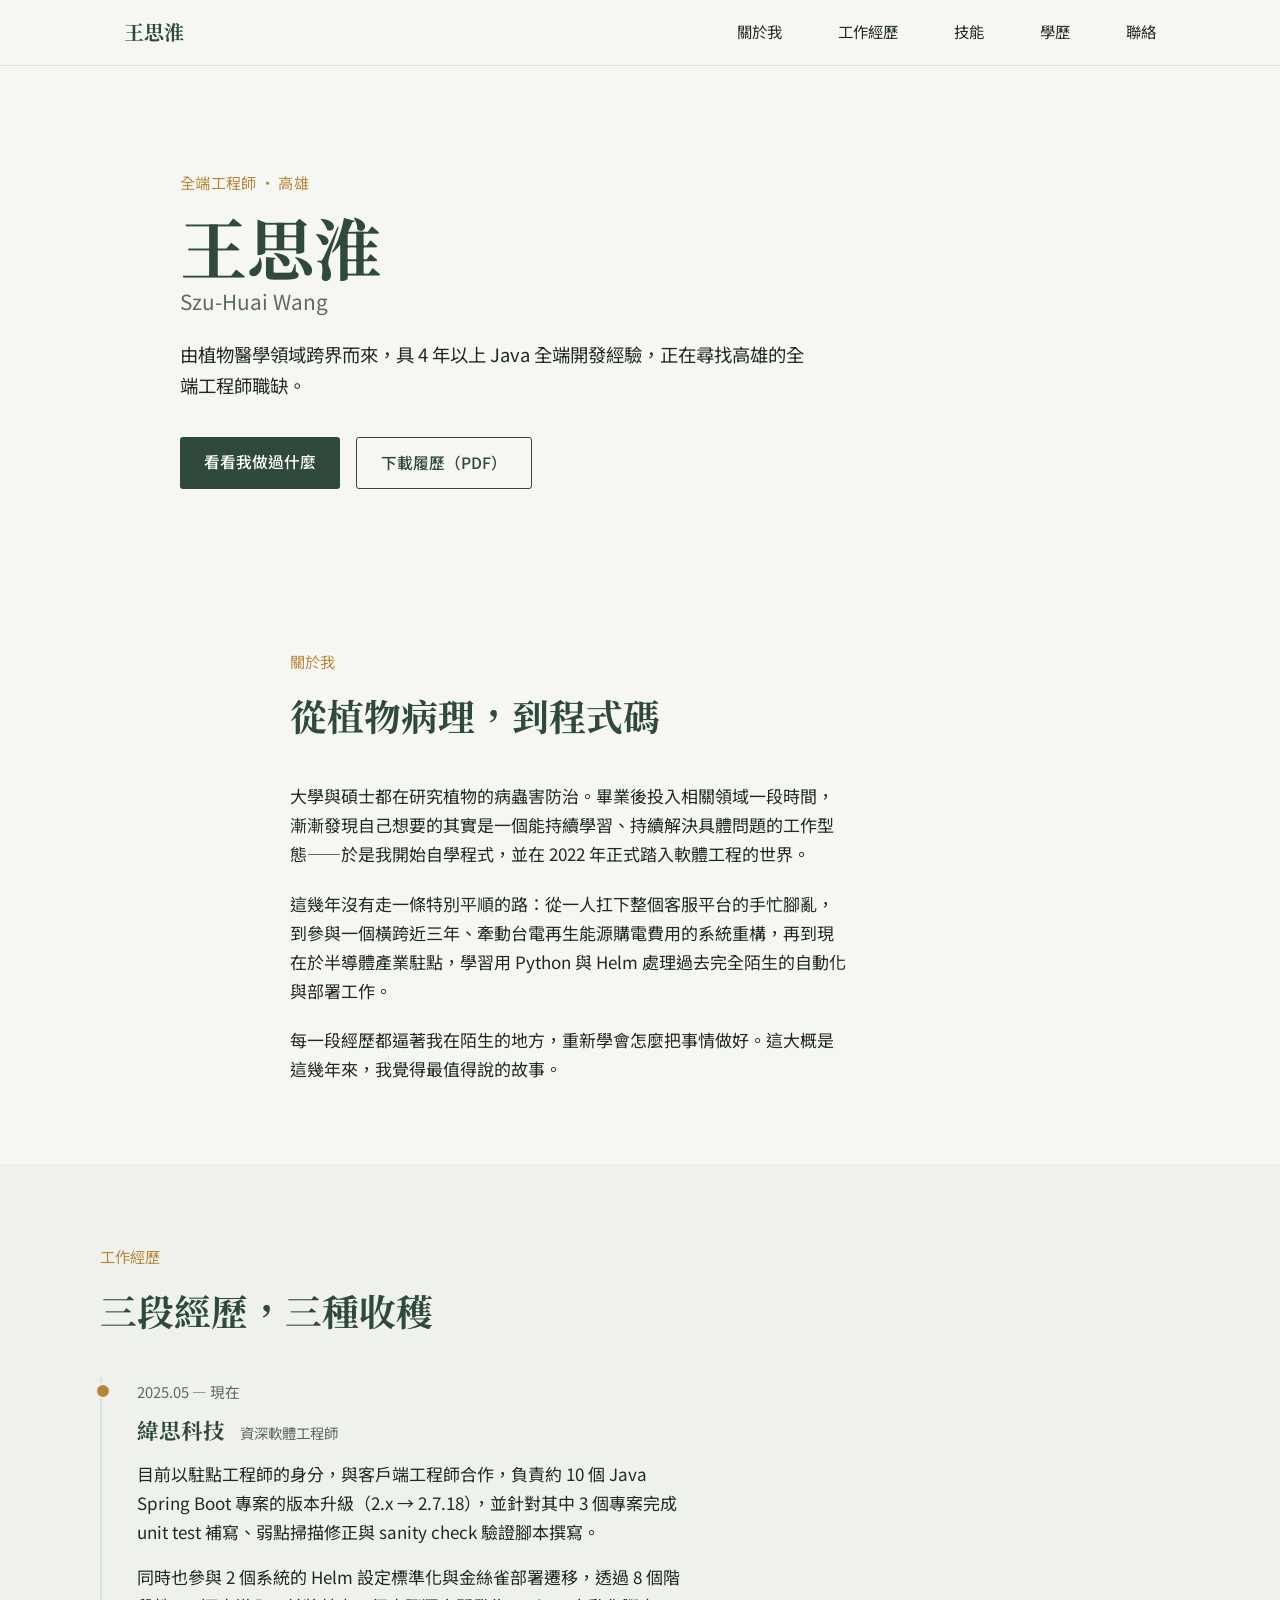
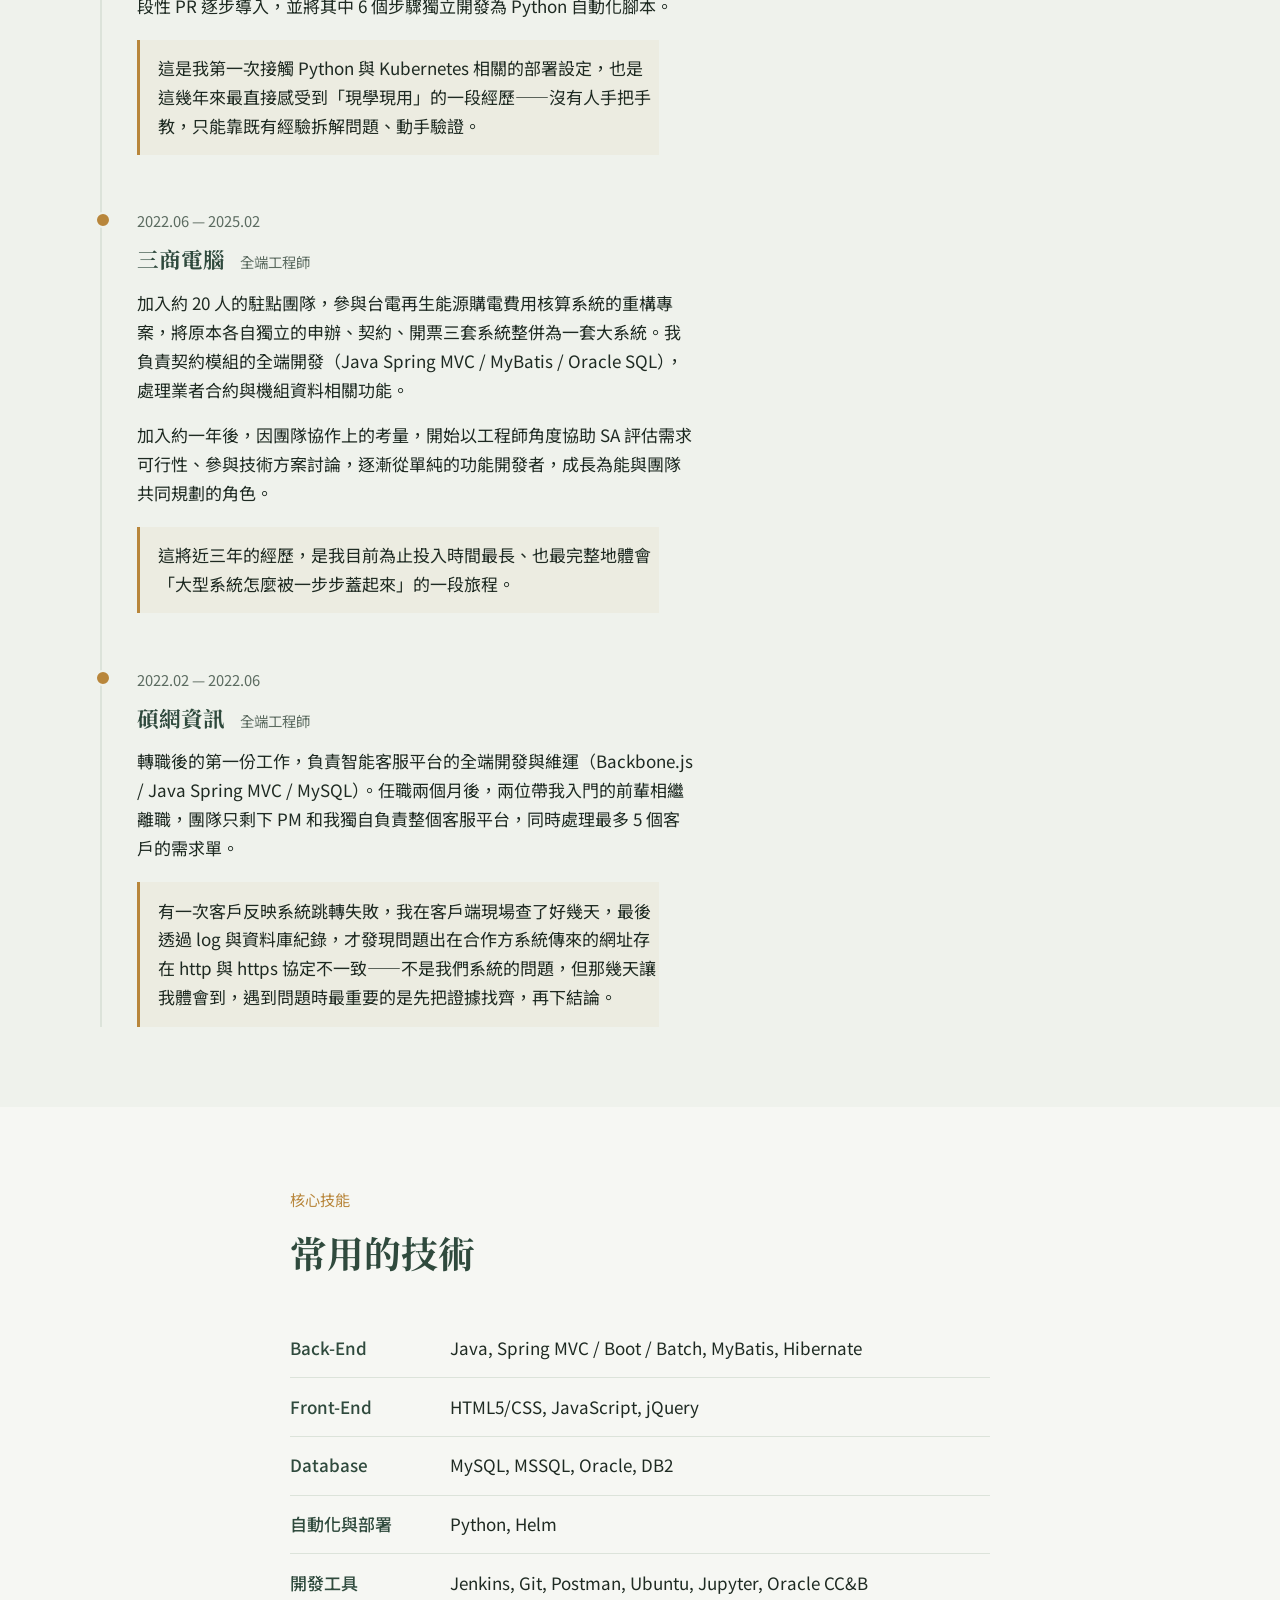
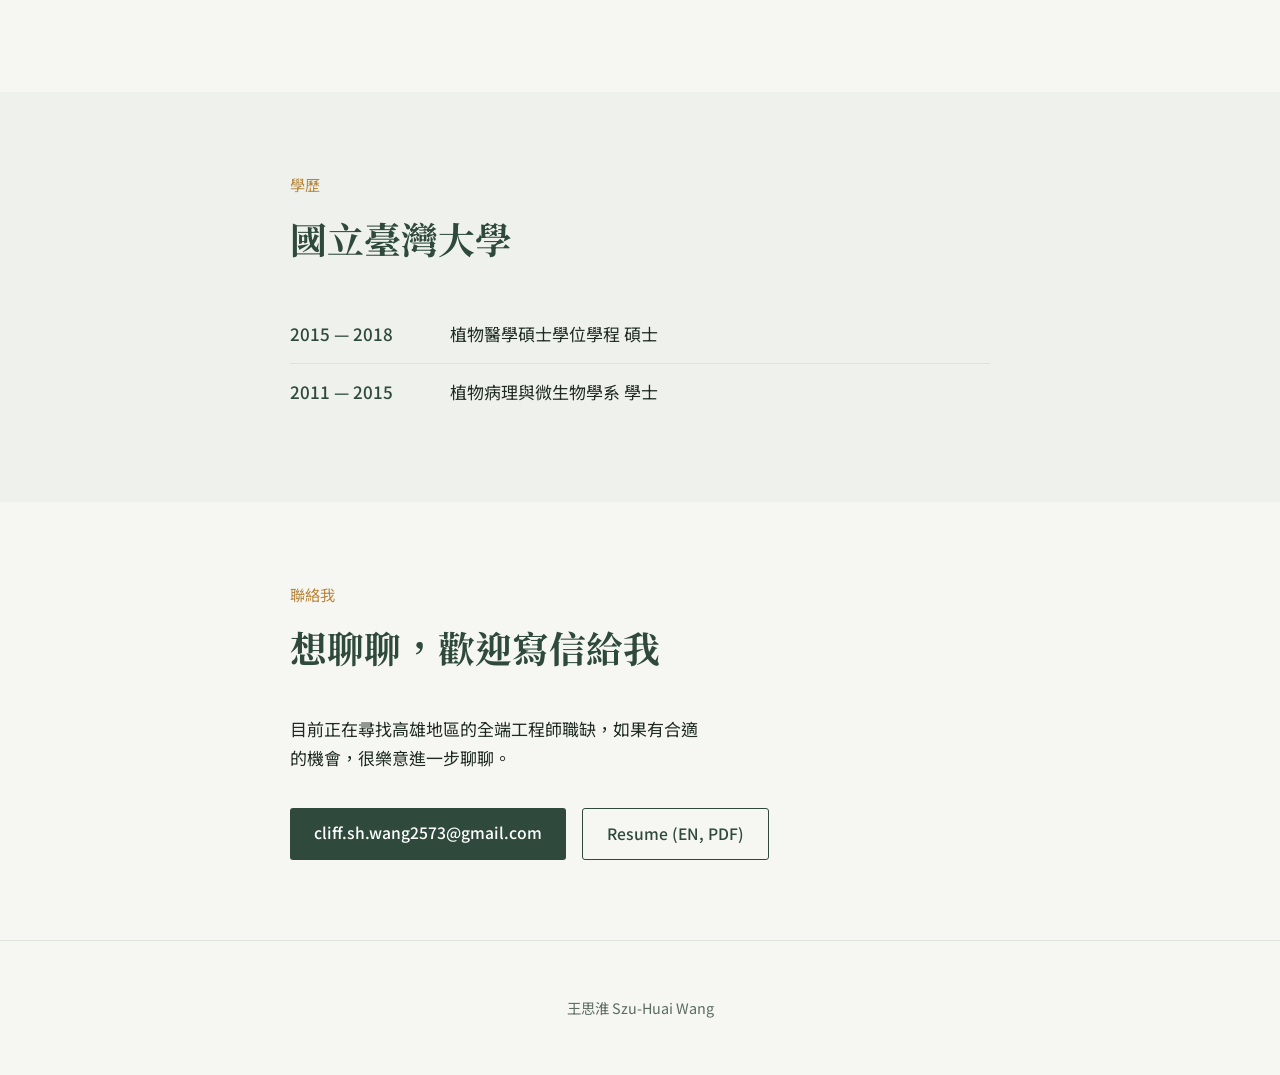
==== index.html @ 48a2fe3f "website init first commit" ====
<!DOCTYPE html>
<html lang="zh-Hant">
<head>
<meta charset="UTF-8">
<meta name="viewport" content="width=device-width, initial-scale=1.0">
<title>王思淮 Szu-Huai Wang ｜ 全端工程師</title>
<meta name="description" content="王思淮（Cliff Wang），由植物醫學領域轉職的 Java 全端工程師，具 4 年以上開發經驗，正在尋找高雄的全端工程師職缺。">
<link rel="preconnect" href="https://fonts.googleapis.com">
<link rel="preconnect" href="https://fonts.gstatic.com" crossorigin>
<link href="https://fonts.googleapis.com/css2?family=Noto+Serif+TC:wght@500;700&family=Noto+Sans+TC:wght@400;500;700&display=swap" rel="stylesheet">
<link rel="stylesheet" href="styles.css">
</head>
<body>

<a class="skip-link" href="#main">跳至主要內容</a>

<header class="site-header">
  <div class="header-inner">
    <a class="brand" href="#top">王思淮</a>
    <button class="nav-toggle" id="navToggle" aria-label="開啟選單" aria-expanded="false">
      <span></span><span></span><span></span>
    </button>
    <nav class="site-nav" id="siteNav">
      <a href="#about">關於我</a>
      <a href="#experience">工作經歷</a>
      <a href="#skills">技能</a>
      <a href="#education">學歷</a>
      <a href="#contact">聯絡</a>
    </nav>
  </div>
</header>

<main id="main">

  <section class="hero" id="top">
    <div class="hero-inner">
      <p class="hero-eyebrow">全端工程師 · 高雄</p>
      <h1>王思淮<span class="hero-en">Szu-Huai Wang</span></h1>
      <p class="hero-lede">由植物醫學領域跨界而來，具 4 年以上 Java 全端開發經驗，正在尋找高雄的全端工程師職缺。</p>
      <div class="hero-actions">
        <a class="btn btn-primary" href="#experience">看看我做過什麼</a>
        <a class="btn btn-outline" href="assets/SzuHuai_Wang_Resume_CN.pdf" download>下載履歷（PDF）</a>
      </div>
    </div>
  </section>

  <section class="section" id="about">
    <div class="section-inner narrow">
      <p class="section-label">關於我</p>
      <h2>從植物病理，到程式碼</h2>
      <div class="prose">
        <p>大學與碩士都在研究植物的病蟲害防治。畢業後投入相關領域一段時間，漸漸發現自己想要的其實是一個能持續學習、持續解決具體問題的工作型態——於是我開始自學程式，並在 2022 年正式踏入軟體工程的世界。</p>
        <p>這幾年沒有走一條特別平順的路：從一人扛下整個客服平台的手忙腳亂，到參與一個橫跨近三年、牽動台電再生能源購電費用的系統重構，再到現在於半導體產業駐點，學習用 Python 與 Helm 處理過去完全陌生的自動化與部署工作。</p>
        <p>每一段經歷都逼著我在陌生的地方，重新學會怎麼把事情做好。這大概是這幾年來，我覺得最值得說的故事。</p>
      </div>
    </div>
  </section>

  <section class="section section-alt" id="experience">
    <div class="section-inner">
      <p class="section-label">工作經歷</p>
      <h2>三段經歷，三種收穫</h2>

      <ol class="timeline">

        <li class="timeline-item">
          <div class="timeline-meta">
            <span class="timeline-date">2025.05 — 現在</span>
          </div>
          <div class="timeline-body">
            <h3>緯思科技 <span class="role">資深軟體工程師</span></h3>
            <p>目前以駐點工程師的身分，與客戶端工程師合作，負責約 10 個 Java Spring Boot 專案的版本升級（2.x → 2.7.18），並針對其中 3 個專案完成 unit test 補寫、弱點掃描修正與 sanity check 驗證腳本撰寫。</p>
            <p>同時也參與 2 個系統的 Helm 設定標準化與金絲雀部署遷移，透過 8 個階段性 PR 逐步導入，並將其中 6 個步驟獨立開發為 Python 自動化腳本。</p>
            <blockquote>這是我第一次接觸 Python 與 Kubernetes 相關的部署設定，也是這幾年來最直接感受到「現學現用」的一段經歷——沒有人手把手教，只能靠既有經驗拆解問題、動手驗證。</blockquote>
          </div>
        </li>

        <li class="timeline-item">
          <div class="timeline-meta">
            <span class="timeline-date">2022.06 — 2025.02</span>
          </div>
          <div class="timeline-body">
            <h3>三商電腦 <span class="role">全端工程師</span></h3>
            <p>加入約 20 人的駐點團隊，參與台電再生能源購電費用核算系統的重構專案，將原本各自獨立的申辦、契約、開票三套系統整併為一套大系統。我負責契約模組的全端開發（Java Spring MVC / MyBatis / Oracle SQL），處理業者合約與機組資料相關功能。</p>
            <p>加入約一年後，因團隊協作上的考量，開始以工程師角度協助 SA 評估需求可行性、參與技術方案討論，逐漸從單純的功能開發者，成長為能與團隊共同規劃的角色。</p>
            <blockquote>這將近三年的經歷，是我目前為止投入時間最長、也最完整地體會「大型系統怎麼被一步步蓋起來」的一段旅程。</blockquote>
          </div>
        </li>

        <li class="timeline-item">
          <div class="timeline-meta">
            <span class="timeline-date">2022.02 — 2022.06</span>
          </div>
          <div class="timeline-body">
            <h3>碩網資訊 <span class="role">全端工程師</span></h3>
            <p>轉職後的第一份工作，負責智能客服平台的全端開發與維運（Backbone.js / Java Spring MVC / MySQL）。任職兩個月後，兩位帶我入門的前輩相繼離職，團隊只剩下 PM 和我獨自負責整個客服平台，同時處理最多 5 個客戶的需求單。</p>
            <blockquote>有一次客戶反映系統跳轉失敗，我在客戶端現場查了好幾天，最後透過 log 與資料庫紀錄，才發現問題出在合作方系統傳來的網址存在 http 與 https 協定不一致——不是我們系統的問題，但那幾天讓我體會到，遇到問題時最重要的是先把證據找齊，再下結論。</blockquote>
          </div>
        </li>

      </ol>
    </div>
  </section>

  <section class="section" id="skills">
    <div class="section-inner narrow">
      <p class="section-label">核心技能</p>
      <h2>常用的技術</h2>
      <dl class="skill-list">
        <div class="skill-row">
          <dt>Back-End</dt>
          <dd>Java, Spring MVC / Boot / Batch, MyBatis, Hibernate</dd>
        </div>
        <div class="skill-row">
          <dt>Front-End</dt>
          <dd>HTML5/CSS, JavaScript, jQuery</dd>
        </div>
        <div class="skill-row">
          <dt>Database</dt>
          <dd>MySQL, MSSQL, Oracle, DB2</dd>
        </div>
        <div class="skill-row">
          <dt>自動化與部署</dt>
          <dd>Python, Helm</dd>
        </div>
        <div class="skill-row">
          <dt>開發工具</dt>
          <dd>Jenkins, Git, Postman, Ubuntu, Jupyter, Oracle CC&amp;B</dd>
        </div>
      </dl>
    </div>
  </section>

  <section class="section section-alt" id="education">
    <div class="section-inner narrow">
      <p class="section-label">學歷</p>
      <h2>國立臺灣大學</h2>
      <dl class="skill-list">
        <div class="skill-row">
          <dt>2015 — 2018</dt>
          <dd>植物醫學碩士學位學程 碩士</dd>
        </div>
        <div class="skill-row">
          <dt>2011 — 2015</dt>
          <dd>植物病理與微生物學系 學士</dd>
        </div>
      </dl>
    </div>
  </section>

  <section class="section" id="contact">
    <div class="section-inner narrow contact-inner">
      <p class="section-label">聯絡我</p>
      <h2>想聊聊，歡迎寫信給我</h2>
      <p class="contact-lede">目前正在尋找高雄地區的全端工程師職缺，如果有合適的機會，很樂意進一步聊聊。</p>
      <div class="hero-actions">
        <a class="btn btn-primary" href="mailto:cliff.sh.wang2573@gmail.com">cliff.sh.wang2573@gmail.com</a>
        <a class="btn btn-outline" href="assets/SzuHuai_Wang_Resume_EN.pdf" download>Resume (EN, PDF)</a>
      </div>
    </div>
  </section>

</main>

<footer class="site-footer">
  <p>王思淮 Szu-Huai Wang</p>
</footer>

<script src="script.js"></script>
</body>
</html>
---- styles.css ----
/* ---------- Design tokens ---------- */
:root {
  --base: #F6F7F3;
  --surface: #FFFFFF;
  --ink: #1E2A22;
  --muted: #5B6B60;
  --primary: #2F4A3D;
  --accent: #B8863B;
  --line: #DCE3DA;

  --serif: "Noto Serif TC", "Source Serif 4", serif;
  --sans: "Noto Sans TC", "Inter", -apple-system, BlinkMacSystemFont, sans-serif;

  --max-width: 920px;
  --max-width-narrow: 700px;
}

* { box-sizing: border-box; }

html { scroll-behavior: smooth; }

body {
  margin: 0;
  background: var(--base);
  color: var(--ink);
  font-family: var(--sans);
  font-size: 17px;
  line-height: 1.7;
  -webkit-font-smoothing: antialiased;
}

h1, h2, h3 {
  font-family: var(--serif);
  color: var(--primary);
  margin: 0;
  font-weight: 700;
}

a { color: inherit; }

.skip-link {
  position: absolute;
  left: -999px;
  top: 0;
  background: var(--primary);
  color: #fff;
  padding: 0.6em 1em;
  z-index: 100;
}
.skip-link:focus { left: 0; }

/* ---------- Header / nav ---------- */
.site-header {
  position: sticky;
  top: 0;
  z-index: 50;
  background: rgba(246, 247, 243, 0.92);
  backdrop-filter: saturate(140%) blur(6px);
  border-bottom: 1px solid var(--line);
}

.header-inner {
  max-width: 1080px;
  margin: 0 auto;
  padding: 0.9rem 1.5rem;
  display: flex;
  align-items: center;
  justify-content: space-between;
}

.brand {
  font-family: var(--serif);
  font-weight: 700;
  font-size: 1.25rem;
  color: var(--primary);
  text-decoration: none;
}

.site-nav {
  display: flex;
  gap: 1.75rem;
}

.site-nav a + a {
  margin-left: 1.75rem;
}
.site-nav.open a + a {
  margin-left: 0;
}

.site-nav a {
  text-decoration: none;
  color: var(--ink);
  font-size: 0.96rem;
  padding: 0.25rem 0;
  border-bottom: 2px solid transparent;
  transition: border-color 0.2s ease, color 0.2s ease;
}

.site-nav a:hover,
.site-nav a:focus-visible {
  color: var(--accent);
  border-bottom-color: var(--accent);
}

.nav-toggle {
  display: none;
  position: relative;
  width: 34px;
  height: 34px;
  background: none;
  border: none;
  cursor: pointer;
  padding: 0;
}
.nav-toggle span {
  position: absolute;
  left: 4px;
  right: 4px;
  height: 2px;
  background: var(--primary);
  transition: transform 0.25s ease, opacity 0.25s ease;
}
.nav-toggle span:nth-child(1) { top: 11px; }
.nav-toggle span:nth-child(2) { top: 17px; }
.nav-toggle span:nth-child(3) { top: 23px; }
.nav-toggle.open span:nth-child(1) { top: 17px; transform: rotate(45deg); }
.nav-toggle.open span:nth-child(2) { opacity: 0; }
.nav-toggle.open span:nth-child(3) { top: 17px; transform: rotate(-45deg); }

/* ---------- Hero ---------- */
.hero {
  padding: 6.5rem 1.5rem 5rem;
}

.hero-inner {
  max-width: var(--max-width);
  margin: 0 auto;
}

.hero-eyebrow {
  font-family: var(--sans);
  color: var(--accent);
  font-size: 0.95rem;
  letter-spacing: 0.02em;
  margin: 0 0 0.9rem;
}

.hero h1 {
  font-size: clamp(2.6rem, 6vw, 4.2rem);
  line-height: 1.1;
  display: flex;
  flex-direction: column;
  gap: 0.4rem;
}

.hero-en {
  font-family: var(--sans);
  font-weight: 400;
  color: var(--muted);
  font-size: 1.3rem;
}

.hero-lede {
  max-width: 34em;
  font-size: 1.15rem;
  color: var(--ink);
  margin: 1.6rem 0 0;
}

.hero-actions {
  display: flex;
  flex-wrap: wrap;
  gap: 1rem;
  margin-top: 2.2rem;
}

.btn {
  display: inline-block;
  text-decoration: none;
  padding: 0.75rem 1.5rem;
  border-radius: 3px;
  font-size: 0.98rem;
  font-weight: 500;
  transition: background 0.2s ease, color 0.2s ease, border-color 0.2s ease;
}

.btn-primary {
  background: var(--primary);
  color: #fff;
}
.btn-primary:hover { background: #24392F; }

.btn-outline {
  border: 1.5px solid var(--primary);
  color: var(--primary);
}
.btn-outline:hover { background: var(--primary); color: #fff; }

/* ---------- Sections ---------- */
.section {
  padding: 5rem 1.5rem;
}

.section-alt {
  background: #EFF2EC;
}

.section-inner {
  max-width: 1080px;
  margin: 0 auto;
}

.section-inner.narrow {
  max-width: var(--max-width-narrow);
}

.section-label {
  font-family: var(--sans);
  color: var(--accent);
  font-size: 0.95rem;
  margin: 0 0 0.6rem;
}

.section h2 {
  font-size: clamp(1.7rem, 3.4vw, 2.3rem);
  margin-bottom: 2.2rem;
  max-width: 20em;
}

.prose p {
  max-width: 62ch;
  color: var(--ink);
  margin: 0 0 1.3rem;
}
.prose p:last-child { margin-bottom: 0; }

/* ---------- Timeline (experience) ---------- */
.timeline {
  list-style: none;
  margin: 0;
  padding: 0;
  border-left: 2px solid var(--line);
  max-width: 760px;
}

.timeline-item {
  position: relative;
  padding: 0 0 3.2rem 2.2rem;
}
.timeline-item:last-child { padding-bottom: 0; }

.timeline-item::before {
  content: "";
  position: absolute;
  left: -7px;
  top: 0.35rem;
  width: 12px;
  height: 12px;
  border-radius: 50%;
  background: var(--accent);
  border: 2px solid var(--base);
}

.section-alt .timeline-item::before { border-color: #EFF2EC; }

.timeline-date {
  display: inline-block;
  font-family: var(--sans);
  color: var(--muted);
  font-size: 0.92rem;
  margin-bottom: 0.5rem;
}

.timeline-body h3 {
  font-size: 1.35rem;
  margin-bottom: 0.7rem;
}

.role {
  font-family: var(--sans);
  font-weight: 400;
  color: var(--muted);
  font-size: 0.9rem;
  margin-left: 0.6rem;
}

.timeline-body p {
  max-width: 62ch;
  margin: 0 0 1rem;
}

.timeline-body blockquote {
  margin: 1.2rem 0 0;
  padding: 0.9rem 0 0.9rem 1.1rem;
  border-left: 3px solid var(--accent);
  color: var(--ink);
  font-style: normal;
  max-width: 58ch;
  background: rgba(184, 134, 59, 0.06);
}

/* ---------- Skill / education lists ---------- */
.skill-list {
  margin: 0;
}

.skill-row {
  display: grid;
  grid-template-columns: 9rem 1fr;
  gap: 1rem;
  padding: 0.9rem 0;
  border-bottom: 1px solid var(--line);
}
.skill-row:last-child { border-bottom: none; }

.skill-row dt {
  font-weight: 500;
  color: var(--primary);
}

.skill-row dd {
  margin: 0;
  color: var(--ink);
}

/* ---------- Contact ---------- */
.contact-lede {
  max-width: 46ch;
  color: var(--ink);
  margin: 0 0 1rem;
}

/* ---------- Footer ---------- */
.site-footer {
  padding: 2.5rem 1.5rem;
  text-align: center;
  color: var(--muted);
  font-size: 0.9rem;
  border-top: 1px solid var(--line);
}

/* ---------- Responsive ---------- */
@media (max-width: 720px) {
  .nav-toggle { display: block; }

  .site-nav {
    position: fixed;
    inset: 62px 0 0 0;
    background: var(--base);
    flex-direction: column;
    align-items: flex-start;
    padding: 2rem 1.5rem;
    gap: 1.4rem;
    transform: translateX(100%);
    transition: transform 0.25s ease;
  }
  .site-nav.open { transform: translateX(0); }

  .site-nav a { font-size: 1.15rem; }

  .hero { padding: 4rem 1.25rem 3rem; }
  .section { padding: 3.5rem 1.25rem; }

  .skill-row {
    grid-template-columns: 1fr;
    gap: 0.3rem;
  }
}

/* ---------- Reduced motion ---------- */
@media (prefers-reduced-motion: reduce) {
  html { scroll-behavior: auto; }
  * { transition: none !important; }
}

/* ---------- Focus visibility ---------- */
a:focus-visible, button:focus-visible {
  outline: 2px solid var(--accent);
  outline-offset: 2px;
}
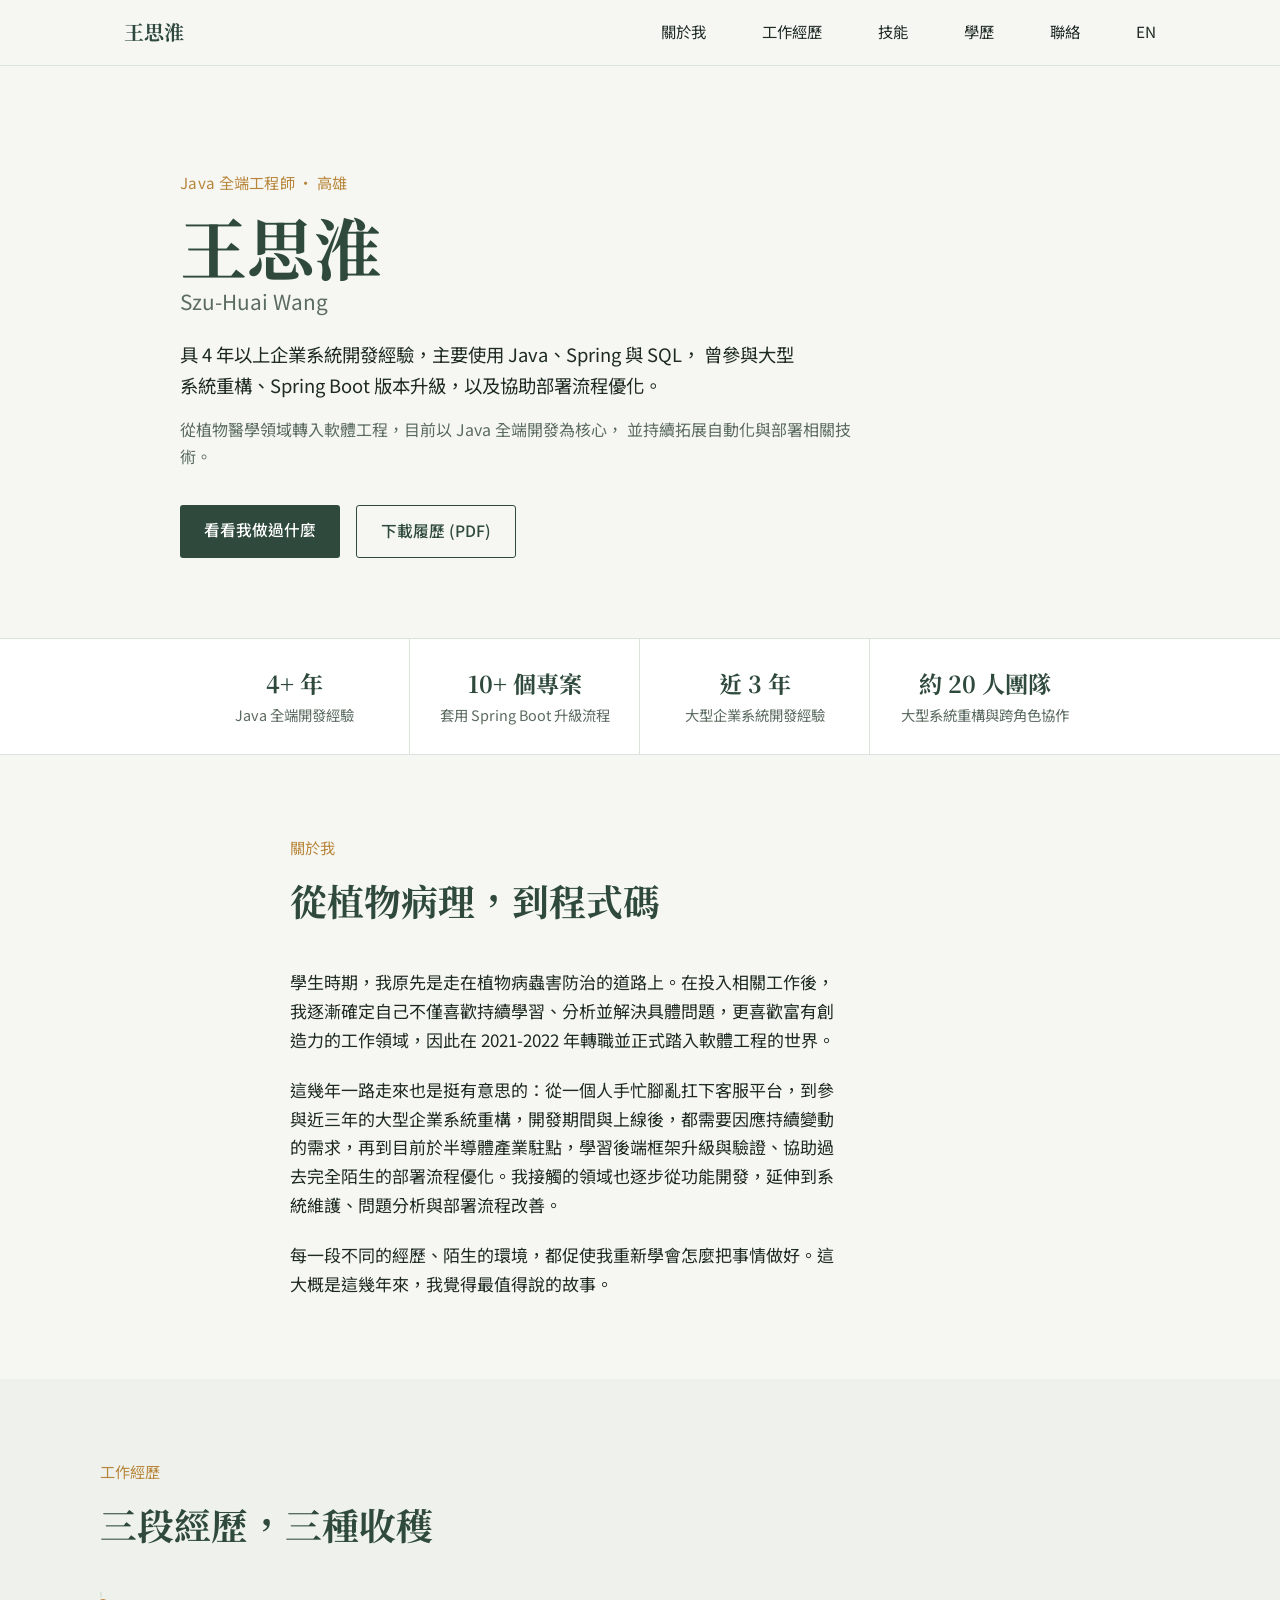
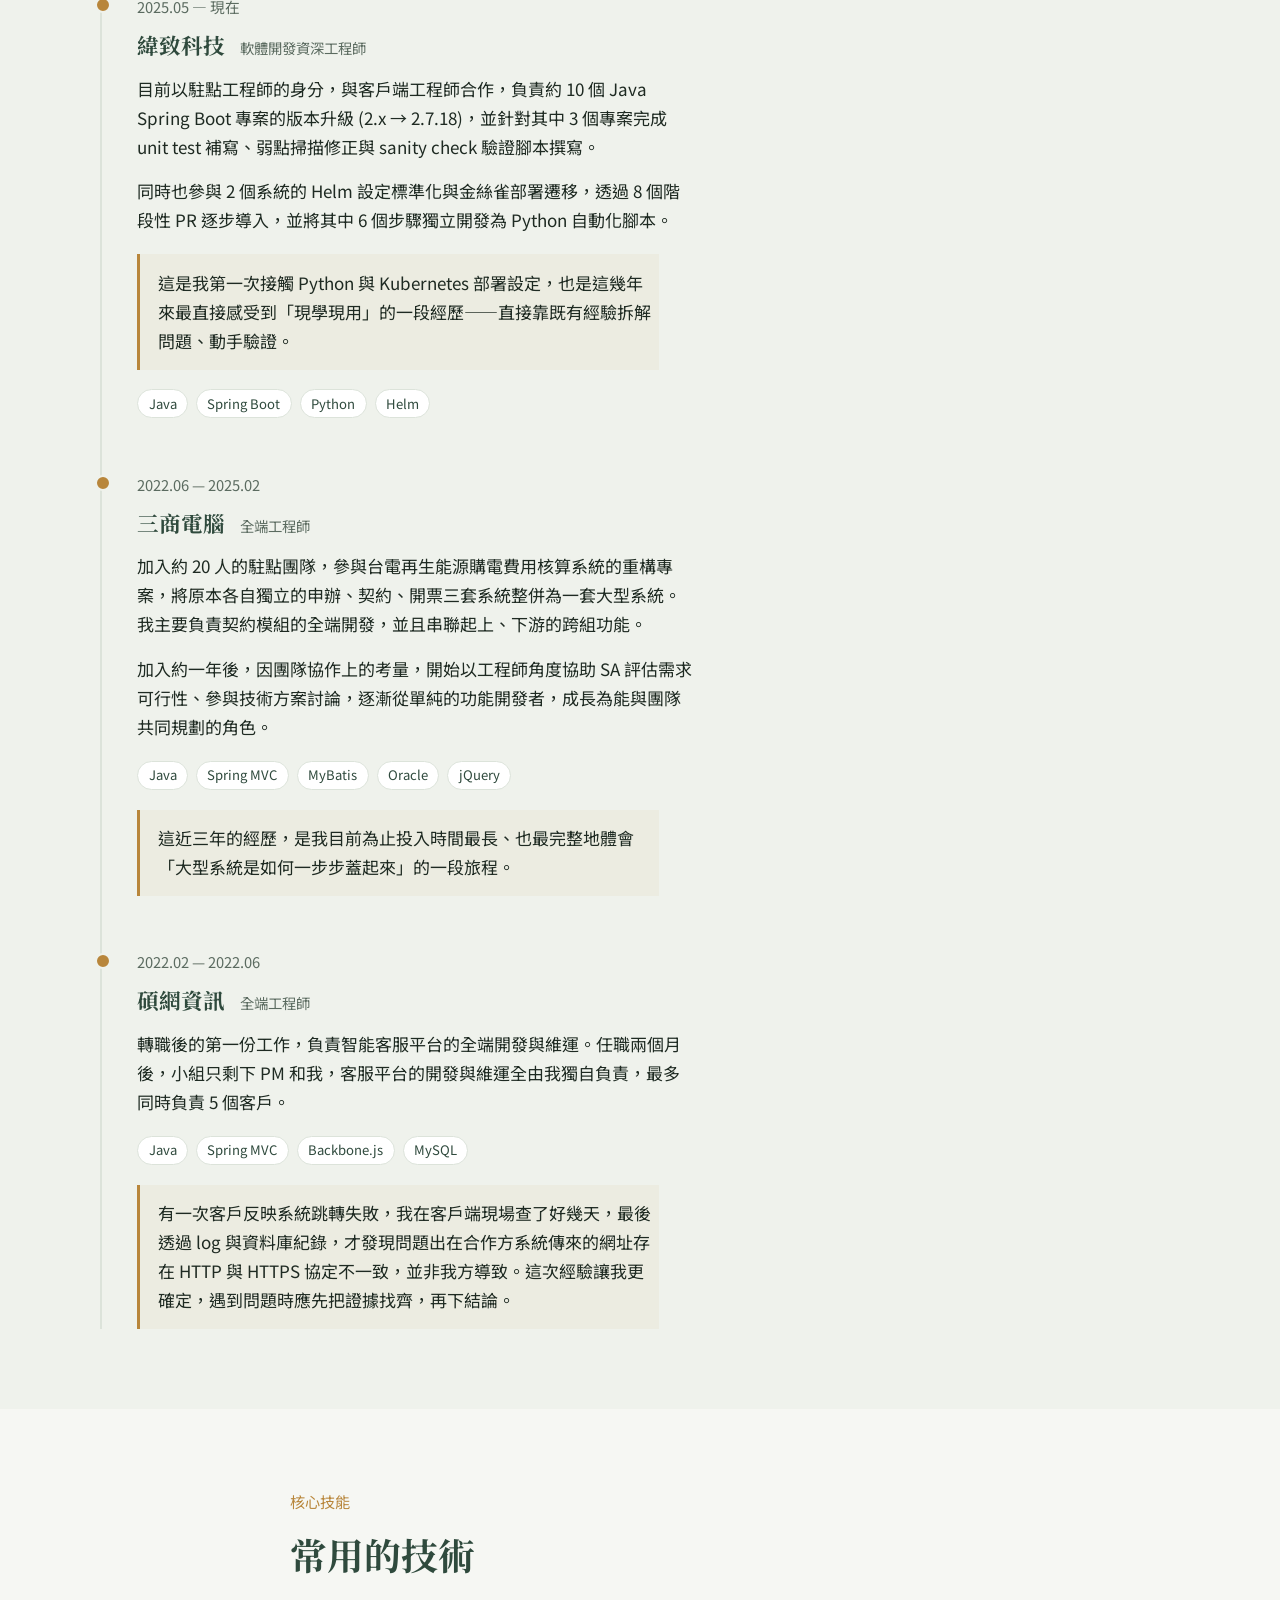
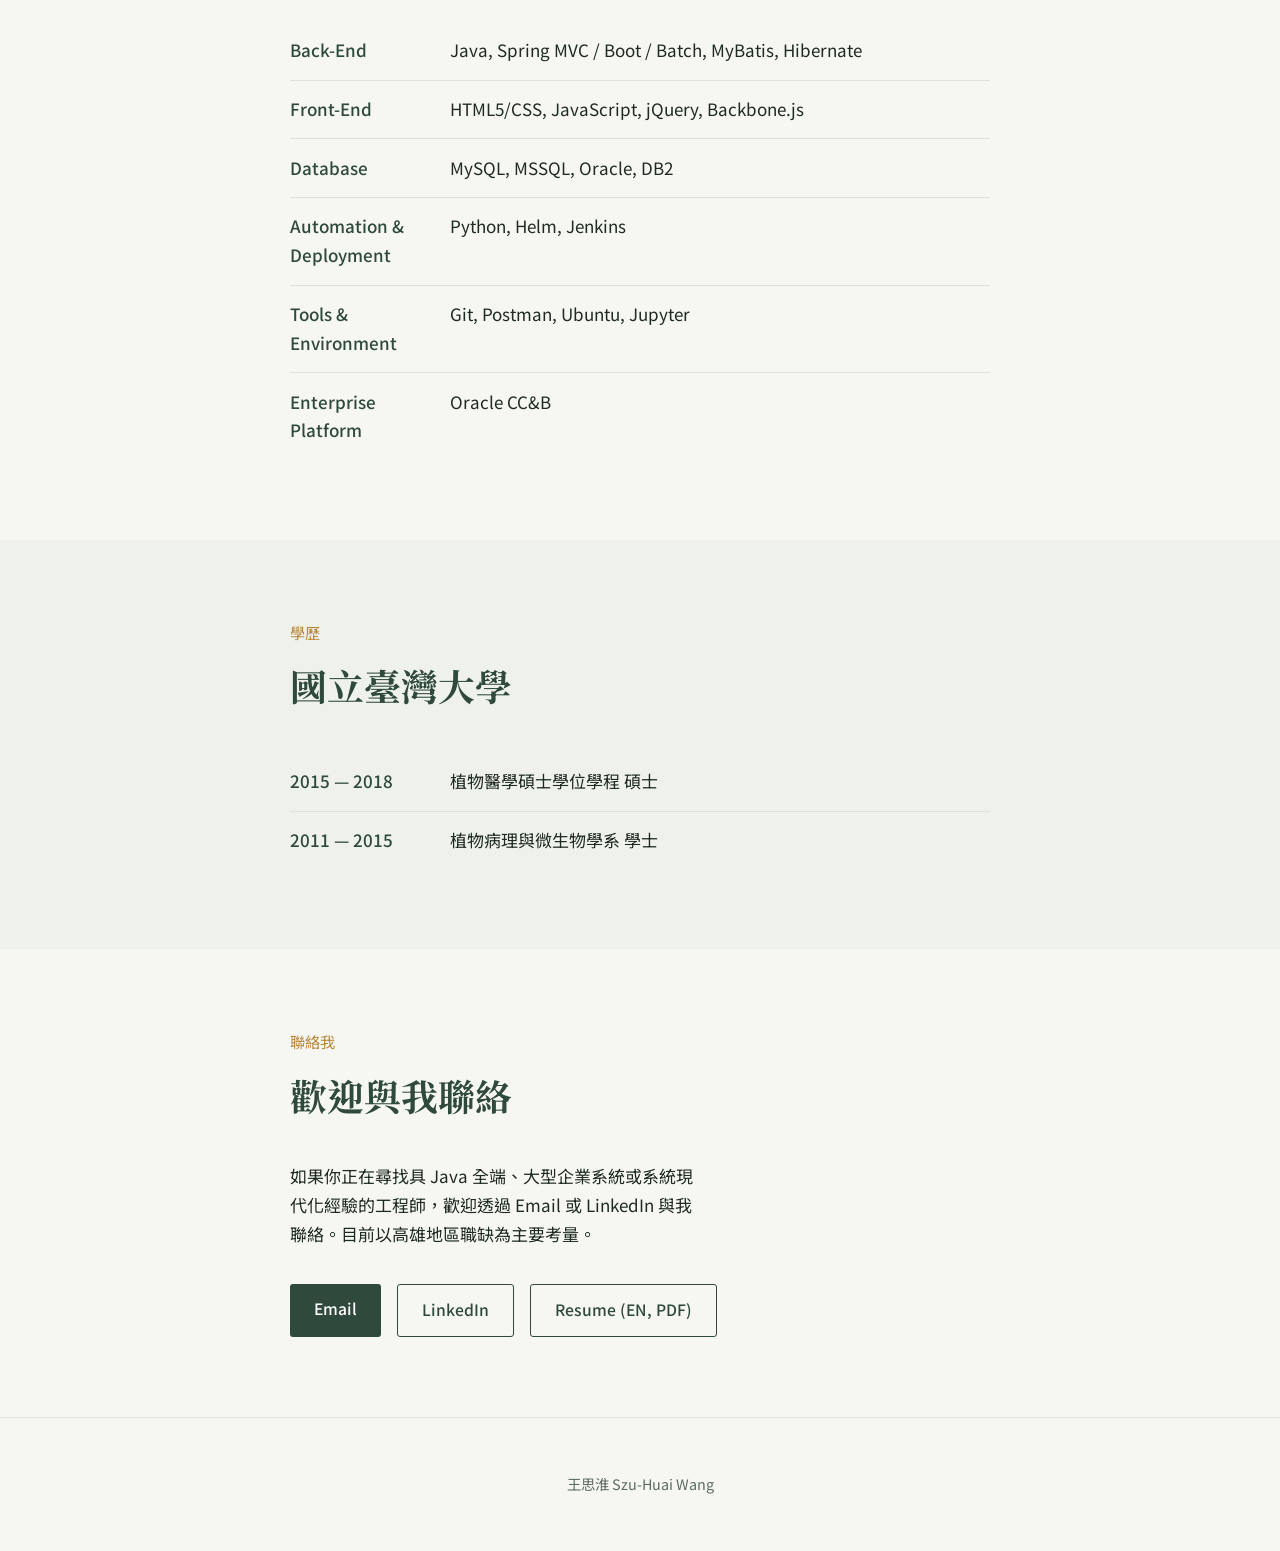
==== commit 9da2ba31: "Update web layout & content 1. Update content 2. Update html layout & css" ====
--- a/index.html
+++ b/index.html
@@ -1,171 +1,452 @@
 <!DOCTYPE html>
 <html lang="zh-Hant">
+
 <head>
-<meta charset="UTF-8">
-<meta name="viewport" content="width=device-width, initial-scale=1.0">
-<title>王思淮 Szu-Huai Wang ｜ 全端工程師</title>
-<meta name="description" content="王思淮（Cliff Wang），由植物醫學領域轉職的 Java 全端工程師，具 4 年以上開發經驗，正在尋找高雄的全端工程師職缺。">
-<link rel="preconnect" href="https://fonts.googleapis.com">
-<link rel="preconnect" href="https://fonts.gstatic.com" crossorigin>
-<link href="https://fonts.googleapis.com/css2?family=Noto+Serif+TC:wght@500;700&family=Noto+Sans+TC:wght@400;500;700&display=swap" rel="stylesheet">
-<link rel="stylesheet" href="styles.css">
+    <meta charset="UTF-8">
+    <meta name="viewport" content="width=device-width, initial-scale=1.0">
+
+    <title>王思淮 Szu-Huai Wang | Java 全端工程師</title>
+
+    <meta name="description" 
+        content="王思淮 (Szu-Huai Wang / Cliff Wang)，具 4 年以上 Java 全端與企業系統開發經驗，熟悉 Spring、SQL、大型系統重構、版本升級，並協助部署流程優化與腳本自動化。">
+
+    <meta property="og:type" content="website">
+    <meta property="og:title" content="王思淮 Szu-Huai Wang | Java 全端工程師">
+    <meta property="og:description" content="4+ 年 Java 全端與企業系統開發經驗，涵蓋大型系統重構、Spring Boot 升級與部署流程優化。">
+    <meta property="og:url" content="https://cliff2573.github.io/">
+
+    <link rel="preconnect" href="https://fonts.googleapis.com">
+    <link rel="preconnect" href="https://fonts.gstatic.com" crossorigin>
+
+    <link rel="stylesheet" href="https://fonts.googleapis.com/css2?family=Noto+Serif+TC:wght@500;700&family=Noto+Sans+TC:wght@400;500;700&display=swap">
+
+    <link rel="stylesheet" href="styles.css">
 </head>
+
 <body>
 
-<a class="skip-link" href="#main">跳至主要內容</a>
-
-<header class="site-header">
-  <div class="header-inner">
-    <a class="brand" href="#top">王思淮</a>
-    <button class="nav-toggle" id="navToggle" aria-label="開啟選單" aria-expanded="false">
-      <span></span><span></span><span></span>
-    </button>
-    <nav class="site-nav" id="siteNav">
-      <a href="#about">關於我</a>
-      <a href="#experience">工作經歷</a>
-      <a href="#skills">技能</a>
-      <a href="#education">學歷</a>
-      <a href="#contact">聯絡</a>
-    </nav>
-  </div>
-</header>
-
-<main id="main">
-
-  <section class="hero" id="top">
-    <div class="hero-inner">
-      <p class="hero-eyebrow">全端工程師 · 高雄</p>
-      <h1>王思淮<span class="hero-en">Szu-Huai Wang</span></h1>
-      <p class="hero-lede">由植物醫學領域跨界而來，具 4 年以上 Java 全端開發經驗，正在尋找高雄的全端工程師職缺。</p>
-      <div class="hero-actions">
-        <a class="btn btn-primary" href="#experience">看看我做過什麼</a>
-        <a class="btn btn-outline" href="assets/SzuHuai_Wang_Resume_CN.pdf" download>下載履歷（PDF）</a>
-      </div>
-    </div>
-  </section>
-
-  <section class="section" id="about">
-    <div class="section-inner narrow">
-      <p class="section-label">關於我</p>
-      <h2>從植物病理，到程式碼</h2>
-      <div class="prose">
-        <p>大學與碩士都在研究植物的病蟲害防治。畢業後投入相關領域一段時間，漸漸發現自己想要的其實是一個能持續學習、持續解決具體問題的工作型態——於是我開始自學程式，並在 2022 年正式踏入軟體工程的世界。</p>
-        <p>這幾年沒有走一條特別平順的路：從一人扛下整個客服平台的手忙腳亂，到參與一個橫跨近三年、牽動台電再生能源購電費用的系統重構，再到現在於半導體產業駐點，學習用 Python 與 Helm 處理過去完全陌生的自動化與部署工作。</p>
-        <p>每一段經歷都逼著我在陌生的地方，重新學會怎麼把事情做好。這大概是這幾年來，我覺得最值得說的故事。</p>
-      </div>
-    </div>
-  </section>
-
-  <section class="section section-alt" id="experience">
-    <div class="section-inner">
-      <p class="section-label">工作經歷</p>
-      <h2>三段經歷，三種收穫</h2>
-
-      <ol class="timeline">
-
-        <li class="timeline-item">
-          <div class="timeline-meta">
-            <span class="timeline-date">2025.05 — 現在</span>
-          </div>
-          <div class="timeline-body">
-            <h3>緯思科技 <span class="role">資深軟體工程師</span></h3>
-            <p>目前以駐點工程師的身分，與客戶端工程師合作，負責約 10 個 Java Spring Boot 專案的版本升級（2.x → 2.7.18），並針對其中 3 個專案完成 unit test 補寫、弱點掃描修正與 sanity check 驗證腳本撰寫。</p>
-            <p>同時也參與 2 個系統的 Helm 設定標準化與金絲雀部署遷移，透過 8 個階段性 PR 逐步導入，並將其中 6 個步驟獨立開發為 Python 自動化腳本。</p>
-            <blockquote>這是我第一次接觸 Python 與 Kubernetes 相關的部署設定，也是這幾年來最直接感受到「現學現用」的一段經歷——沒有人手把手教，只能靠既有經驗拆解問題、動手驗證。</blockquote>
-          </div>
-        </li>
-
-        <li class="timeline-item">
-          <div class="timeline-meta">
-            <span class="timeline-date">2022.06 — 2025.02</span>
-          </div>
-          <div class="timeline-body">
-            <h3>三商電腦 <span class="role">全端工程師</span></h3>
-            <p>加入約 20 人的駐點團隊，參與台電再生能源購電費用核算系統的重構專案，將原本各自獨立的申辦、契約、開票三套系統整併為一套大系統。我負責契約模組的全端開發（Java Spring MVC / MyBatis / Oracle SQL），處理業者合約與機組資料相關功能。</p>
-            <p>加入約一年後，因團隊協作上的考量，開始以工程師角度協助 SA 評估需求可行性、參與技術方案討論，逐漸從單純的功能開發者，成長為能與團隊共同規劃的角色。</p>
-            <blockquote>這將近三年的經歷，是我目前為止投入時間最長、也最完整地體會「大型系統怎麼被一步步蓋起來」的一段旅程。</blockquote>
-          </div>
-        </li>
-
-        <li class="timeline-item">
-          <div class="timeline-meta">
-            <span class="timeline-date">2022.02 — 2022.06</span>
-          </div>
-          <div class="timeline-body">
-            <h3>碩網資訊 <span class="role">全端工程師</span></h3>
-            <p>轉職後的第一份工作，負責智能客服平台的全端開發與維運（Backbone.js / Java Spring MVC / MySQL）。任職兩個月後，兩位帶我入門的前輩相繼離職，團隊只剩下 PM 和我獨自負責整個客服平台，同時處理最多 5 個客戶的需求單。</p>
-            <blockquote>有一次客戶反映系統跳轉失敗，我在客戶端現場查了好幾天，最後透過 log 與資料庫紀錄，才發現問題出在合作方系統傳來的網址存在 http 與 https 協定不一致——不是我們系統的問題，但那幾天讓我體會到，遇到問題時最重要的是先把證據找齊，再下結論。</blockquote>
-          </div>
-        </li>
-
-      </ol>
-    </div>
-  </section>
-
-  <section class="section" id="skills">
-    <div class="section-inner narrow">
-      <p class="section-label">核心技能</p>
-      <h2>常用的技術</h2>
-      <dl class="skill-list">
-        <div class="skill-row">
-          <dt>Back-End</dt>
-          <dd>Java, Spring MVC / Boot / Batch, MyBatis, Hibernate</dd>
+    <a class="skip-link" href="#main">跳至主要內容</a>
+
+    <header class="site-header">
+        <div class="header-inner">
+
+            <a class="brand" href="#top" title="回到頂端">
+                王思淮
+            </a>
+
+            <button class="nav-toggle" id="navToggle" aria-label="開啟選單" aria-expanded="false" aria-controls="siteNav">
+                <span></span>
+                <span></span>
+                <span></span>
+            </button>
+
+            <nav class="site-nav" id="siteNav" aria-label="主要導覽">
+                <a href="#about">關於我</a>
+                <a href="#experience">工作經歷</a>
+                <a href="#skills">技能</a>
+                <a href="#education">學歷</a>
+                <a href="#contact">聯絡</a>
+                <a href="/en/" lang="en">EN</a>
+            </nav>
+
         </div>
-        <div class="skill-row">
-          <dt>Front-End</dt>
-          <dd>HTML5/CSS, JavaScript, jQuery</dd>
-        </div>
-        <div class="skill-row">
-          <dt>Database</dt>
-          <dd>MySQL, MSSQL, Oracle, DB2</dd>
-        </div>
-        <div class="skill-row">
-          <dt>自動化與部署</dt>
-          <dd>Python, Helm</dd>
-        </div>
-        <div class="skill-row">
-          <dt>開發工具</dt>
-          <dd>Jenkins, Git, Postman, Ubuntu, Jupyter, Oracle CC&amp;B</dd>
-        </div>
-      </dl>
-    </div>
-  </section>
-
-  <section class="section section-alt" id="education">
-    <div class="section-inner narrow">
-      <p class="section-label">學歷</p>
-      <h2>國立臺灣大學</h2>
-      <dl class="skill-list">
-        <div class="skill-row">
-          <dt>2015 — 2018</dt>
-          <dd>植物醫學碩士學位學程 碩士</dd>
-        </div>
-        <div class="skill-row">
-          <dt>2011 — 2015</dt>
-          <dd>植物病理與微生物學系 學士</dd>
-        </div>
-      </dl>
-    </div>
-  </section>
-
-  <section class="section" id="contact">
-    <div class="section-inner narrow contact-inner">
-      <p class="section-label">聯絡我</p>
-      <h2>想聊聊，歡迎寫信給我</h2>
-      <p class="contact-lede">目前正在尋找高雄地區的全端工程師職缺，如果有合適的機會，很樂意進一步聊聊。</p>
-      <div class="hero-actions">
-        <a class="btn btn-primary" href="mailto:cliff.sh.wang2573@gmail.com">cliff.sh.wang2573@gmail.com</a>
-        <a class="btn btn-outline" href="assets/SzuHuai_Wang_Resume_EN.pdf" download>Resume (EN, PDF)</a>
-      </div>
-    </div>
-  </section>
-
-</main>
-
-<footer class="site-footer">
-  <p>王思淮 Szu-Huai Wang</p>
-</footer>
-
-<script src="script.js"></script>
+    </header>
+
+
+    <main id="main">
+
+        <!-- Hero -->
+        <section class="hero" id="top">
+            <div class="hero-inner">
+
+                <p class="hero-eyebrow">
+                    Java 全端工程師 · 高雄
+                </p>
+
+                <h1>
+                    王思淮
+                    <span class="hero-en">
+                        Szu-Huai Wang
+                    </span>
+                </h1>
+
+                <p class="hero-lede">
+                    具 4 年以上企業系統開發經驗，主要使用 Java、Spring 與 SQL，
+                    曾參與大型系統重構、Spring Boot 版本升級，以及協助部署流程優化。
+                </p>
+
+                <p class="hero-sub">
+                    從植物醫學領域轉入軟體工程，目前以 Java 全端開發為核心，
+                    並持續拓展自動化與部署相關技術。
+                </p>
+
+                <div class="hero-actions">
+
+                    <a class="btn btn-primary" href="#experience">
+                        看看我做過什麼
+                    </a>
+
+                    <a class="btn btn-outline" href="assets/SzuHuai_Wang_Resume_ZH.pdf" download>
+                        下載履歷 (PDF)
+                    </a>
+
+                </div>
+
+            </div>
+        </section>
+
+        <!-- Quick Facts -->
+        <section class="quick-facts" aria-label="職涯摘要">
+            <div class="section-inner">
+
+                <div class="fact-grid">
+
+                    <div class="fact-item">
+                        <strong>4+ 年</strong>
+                        <span>Java 全端開發經驗</span>
+                    </div>
+
+                    <div class="fact-item">
+                        <strong>10+ 個專案</strong>
+                        <span>套用 Spring Boot 升級流程</span>
+                    </div>
+
+                    <div class="fact-item">
+                        <strong>近 3 年</strong>
+                        <span>大型企業系統開發經驗</span>
+                    </div>
+
+                    <div class="fact-item">
+                        <strong>約 20 人團隊</strong>
+                        <span>大型系統重構與跨角色協作</span>
+                    </div>
+
+                </div>
+
+            </div>
+        </section>
+
+        <!-- About -->
+        <section class="section" id="about">
+            <div class="section-inner narrow">
+
+                <p class="section-label">
+                    關於我
+                </p>
+
+                <h2>
+                    從植物病理，到程式碼
+                </h2>
+
+                <div class="prose">
+
+                    <p>
+                        學生時期，我原先是走在植物病蟲害防治的道路上。在投入相關工作後，我逐漸確定自己不僅喜歡持續學習、分析並解決具體問題，更喜歡富有創造力的工作領域，因此在 2021-2022 年轉職並正式踏入軟體工程的世界。
+                    </p>
+
+                    <p>
+                        這幾年一路走來也是挺有意思的：從一個人手忙腳亂扛下客服平台，到參與近三年的大型企業系統重構，開發期間與上線後，都需要因應持續變動的需求，再到目前於半導體產業駐點，學習後端框架升級與驗證、協助過去完全陌生的部署流程優化。我接觸的領域也逐步從功能開發，延伸到系統維護、問題分析與部署流程改善。
+                    </p>
+
+                    <p>
+                        每一段不同的經歷、陌生的環境，都促使我重新學會怎麼把事情做好。這大概是這幾年來，我覺得最值得說的故事。
+                    </p>
+
+                </div>
+
+            </div>
+        </section>
+
+        <!-- Experience -->
+        <section class="section section-alt" id="experience">
+            <div class="section-inner">
+
+                <p class="section-label">
+                    工作經歷
+                </p>
+
+                <h2>
+                    三段經歷，三種收穫
+                </h2>
+
+
+                <ol class="timeline">
+
+                    <!-- WITS -->
+                    <li class="timeline-item">
+
+                        <div class="timeline-meta">
+                            <span class="timeline-date">
+                                2025.05 — 現在
+                            </span>
+                        </div>
+
+                        <div class="timeline-body">
+
+                            <h3>
+                                緯致科技
+                                <span class="role">
+                                    軟體開發資深工程師
+                                </span>
+                            </h3>
+
+                            <p>
+                                目前以駐點工程師的身分，與客戶端工程師合作，負責約 10 個 Java Spring Boot 專案的版本升級 (2.x → 2.7.18)，並針對其中 3 個專案完成 unit test 補寫、弱點掃描修正與 sanity check 驗證腳本撰寫。
+                            </p>
+
+                            <p>
+                                同時也參與 2 個系統的 Helm 設定標準化與金絲雀部署遷移，透過 8 個階段性 PR 逐步導入，並將其中 6 個步驟獨立開發為 Python 自動化腳本。
+                            </p>
+
+                            <blockquote>
+                                這是我第一次接觸 Python 與 Kubernetes 部署設定，也是這幾年來最直接感受到「現學現用」的一段經歷——直接靠既有經驗拆解問題、動手驗證。
+                            </blockquote>
+
+                            <ul class="tech-stack" aria-label="緯致科技使用技術">
+                                <li>Java</li>
+                                <li>Spring Boot</li>
+                                <li>Python</li>
+                                <li>Helm</li>
+                            </ul>
+
+                        </div>
+
+                    </li>
+
+
+                    <!-- MDS -->
+                    <li class="timeline-item">
+
+                        <div class="timeline-meta">
+                            <span class="timeline-date">
+                                2022.06 — 2025.02
+                            </span>
+                        </div>
+
+                        <div class="timeline-body">
+
+                            <h3>
+                                三商電腦
+                                <span class="role">
+                                    全端工程師
+                                </span>
+                            </h3>
+
+                            <p>
+                                加入約 20 人的駐點團隊，參與台電再生能源購電費用核算系統的重構專案，將原本各自獨立的申辦、契約、開票三套系統整併為一套大型系統。我主要負責契約模組的全端開發，並且串聯起上、下游的跨組功能。
+                            </p>
+
+                            <p>
+                                加入約一年後，因團隊協作上的考量，開始以工程師角度協助 SA 評估需求可行性、參與技術方案討論，逐漸從單純的功能開發者，成長為能與團隊共同規劃的角色。
+                            </p>
+
+                            <ul class="tech-stack" aria-label="三商電腦使用技術">
+                                <li>Java</li>
+                                <li>Spring MVC</li>
+                                <li>MyBatis</li>
+                                <li>Oracle</li>
+                                <li>jQuery</li>
+                            </ul>
+
+                            <blockquote>
+                                這近三年的經歷，是我目前為止投入時間最長、也最完整地體會「大型系統是如何一步步蓋起來」的一段旅程。
+                            </blockquote>
+
+                        </div>
+
+                    </li>
+
+
+                    <!-- Intumit -->
+                    <li class="timeline-item">
+
+                        <div class="timeline-meta">
+                            <span class="timeline-date">
+                                2022.02 — 2022.06
+                            </span>
+                        </div>
+
+                        <div class="timeline-body">
+
+                            <h3>
+                                碩網資訊
+                                <span class="role">
+                                    全端工程師
+                                </span>
+                            </h3>
+
+                            <p>
+                                轉職後的第一份工作，負責智能客服平台的全端開發與維運。任職兩個月後，小組只剩下 PM 和我，客服平台的開發與維運全由我獨自負責，最多同時負責 5 個客戶。
+                            </p>
+
+                            <ul class="tech-stack" aria-label="碩網資訊使用技術">
+                                <li>Java</li>
+                                <li>Spring MVC</li>
+                                <li>Backbone.js</li>
+                                <li>MySQL</li>
+                            </ul>
+
+                            <blockquote>
+                                有一次客戶反映系統跳轉失敗，我在客戶端現場查了好幾天，最後透過 log 與資料庫紀錄，才發現問題出在合作方系統傳來的網址存在 HTTP 與 HTTPS 協定不一致，並非我方導致。這次經驗讓我更確定，遇到問題時應先把證據找齊，再下結論。
+                            </blockquote>
+
+                        </div>
+
+                    </li>
+
+                </ol>
+
+            </div>
+        </section>
+
+
+        <!-- Skills -->
+        <section class="section" id="skills">
+            <div class="section-inner narrow">
+
+                <p class="section-label">
+                    核心技能
+                </p>
+
+                <h2>
+                    常用的技術
+                </h2>
+
+                <dl class="skill-list">
+
+                    <div class="skill-row">
+                        <dt>Back-End</dt>
+                        <dd>
+                            Java, Spring MVC / Boot / Batch, MyBatis, Hibernate
+                        </dd>
+                    </div>
+
+                    <div class="skill-row">
+                        <dt>Front-End</dt>
+                        <dd>
+                            HTML5/CSS, JavaScript, jQuery, Backbone.js
+                        </dd>
+                    </div>
+
+                    <div class="skill-row">
+                        <dt>Database</dt>
+                        <dd>
+                            MySQL, MSSQL, Oracle, DB2
+                        </dd>
+                    </div>
+
+                    <div class="skill-row">
+                        <dt>Automation &amp; Deployment</dt>
+                        <dd>
+                            Python, Helm, Jenkins
+                        </dd>
+                    </div>
+
+                    <div class="skill-row">
+                        <dt>Tools &amp; Environment</dt>
+                        <dd>
+                            Git, Postman, Ubuntu, Jupyter
+                        </dd>
+                    </div>
+
+                    <div class="skill-row">
+                        <dt>Enterprise Platform</dt>
+                        <dd>
+                            Oracle CC&amp;B
+                        </dd>
+                    </div>
+
+                </dl>
+
+            </div>
+        </section>
+
+
+        <!-- Education -->
+        <section class="section section-alt" id="education">
+            <div class="section-inner narrow">
+
+                <p class="section-label">
+                    學歷
+                </p>
+
+                <h2>
+                    國立臺灣大學
+                </h2>
+
+                <dl class="skill-list">
+
+                    <div class="skill-row">
+                        <dt>
+                            2015 — 2018
+                        </dt>
+                        <dd>
+                            植物醫學碩士學位學程 碩士
+                        </dd>
+                    </div>
+
+                    <div class="skill-row">
+                        <dt>
+                            2011 — 2015
+                        </dt>
+                        <dd>
+                            植物病理與微生物學系 學士
+                        </dd>
+                    </div>
+
+                </dl>
+
+            </div>
+        </section>
+
+
+        <!-- Contact -->
+        <section class="section" id="contact">
+            <div class="section-inner narrow contact-inner">
+
+                <p class="section-label">
+                    聯絡我
+                </p>
+
+                <h2>
+                    歡迎與我聯絡
+                </h2>
+
+                <p class="contact-lede">
+                    如果你正在尋找具 Java 全端、大型企業系統或系統現代化經驗的工程師，歡迎透過 Email 或 LinkedIn 與我聯絡。目前以高雄地區職缺為主要考量。
+                </p>
+
+                <div class="hero-actions">
+
+                    <a class="btn btn-primary" href="mailto:cliff.sh.wang2573@gmail.com">
+                        Email
+                    </a>
+
+                    <a class="btn btn-outline" href="https://www.linkedin.com/in/cliff-wang-341889352/" target="_blank" rel="noopener noreferrer">
+                        LinkedIn
+                    </a>
+
+                    <a class="btn btn-outline" href="assets/SzuHuai_Wang_Resume_EN.pdf" download>
+                        Resume (EN, PDF)
+                    </a>
+
+                </div>
+
+            </div>
+        </section>
+
+    </main>
+
+
+    <footer class="site-footer">
+        <p>
+            王思淮 Szu-Huai Wang
+        </p>
+    </footer>
+
+
+    <script src="script.js"></script>
+
 </body>
+
 </html>
--- a/styles.css
+++ b/styles.css
@@ -234,6 +234,82 @@
   margin: 0 0 1.3rem;
 }
 .prose p:last-child { margin-bottom: 0; }
+
+
+/* ---------- Hero secondary text ---------- */
+
+.hero-sub {
+  max-width: 42em;
+  margin: 0.9rem 0 0;
+  color: var(--muted);
+  font-size: 1rem;
+}
+
+
+/* ---------- Quick facts ---------- */
+
+.quick-facts {
+  border-top: 1px solid var(--line);
+  border-bottom: 1px solid var(--line);
+  background: var(--surface);
+}
+
+.quick-facts .section-inner {
+  max-width: var(--max-width);
+}
+
+.fact-grid {
+  display: grid;
+  grid-template-columns: repeat(4, 1fr);
+}
+
+.fact-item {
+  padding: 1.8rem 1.4rem;
+  text-align: center;
+  border-right: 1px solid var(--line);
+}
+
+.fact-item:last-child {
+  border-right: none;
+}
+
+.fact-item strong {
+  display: block;
+  font-family: var(--serif);
+  color: var(--primary);
+  font-size: 1.45rem;
+  line-height: 1.3;
+  margin-bottom: 0.35rem;
+}
+
+.fact-item span {
+  display: block;
+  color: var(--muted);
+  font-size: 0.9rem;
+  line-height: 1.5;
+}
+
+
+/* ---------- Tech stack tags ---------- */
+
+.tech-stack {
+  display: flex;
+  flex-wrap: wrap;
+  gap: 0.5rem;
+  list-style: none;
+  padding: 0;
+  margin: 1.2rem 0 0;
+}
+
+.tech-stack li {
+  padding: 0.28rem 0.65rem;
+  border: 1px solid var(--line);
+  border-radius: 999px;
+  color: var(--primary);
+  background: var(--surface);
+  font-size: 0.82rem;
+  line-height: 1.4;
+}
 
 /* ---------- Timeline (experience) ---------- */
 .timeline {
@@ -366,6 +442,35 @@
     grid-template-columns: 1fr;
     gap: 0.3rem;
   }
+
+  .fact-grid {
+    grid-template-columns: repeat(2, 1fr);
+  }
+
+  .fact-item:nth-child(2) {
+    border-right: none;
+  }
+
+  .fact-item:nth-child(-n + 2) {
+    border-bottom: 1px solid var(--line);
+  }
+}
+
+@media (max-width: 480px) {
+
+  .fact-grid {
+    grid-template-columns: 1fr;
+  }
+
+  .fact-item {
+    border-right: none;
+    border-bottom: 1px solid var(--line);
+  }
+
+  .fact-item:last-child {
+    border-bottom: none;
+  }
+
 }
 
 /* ---------- Reduced motion ---------- */
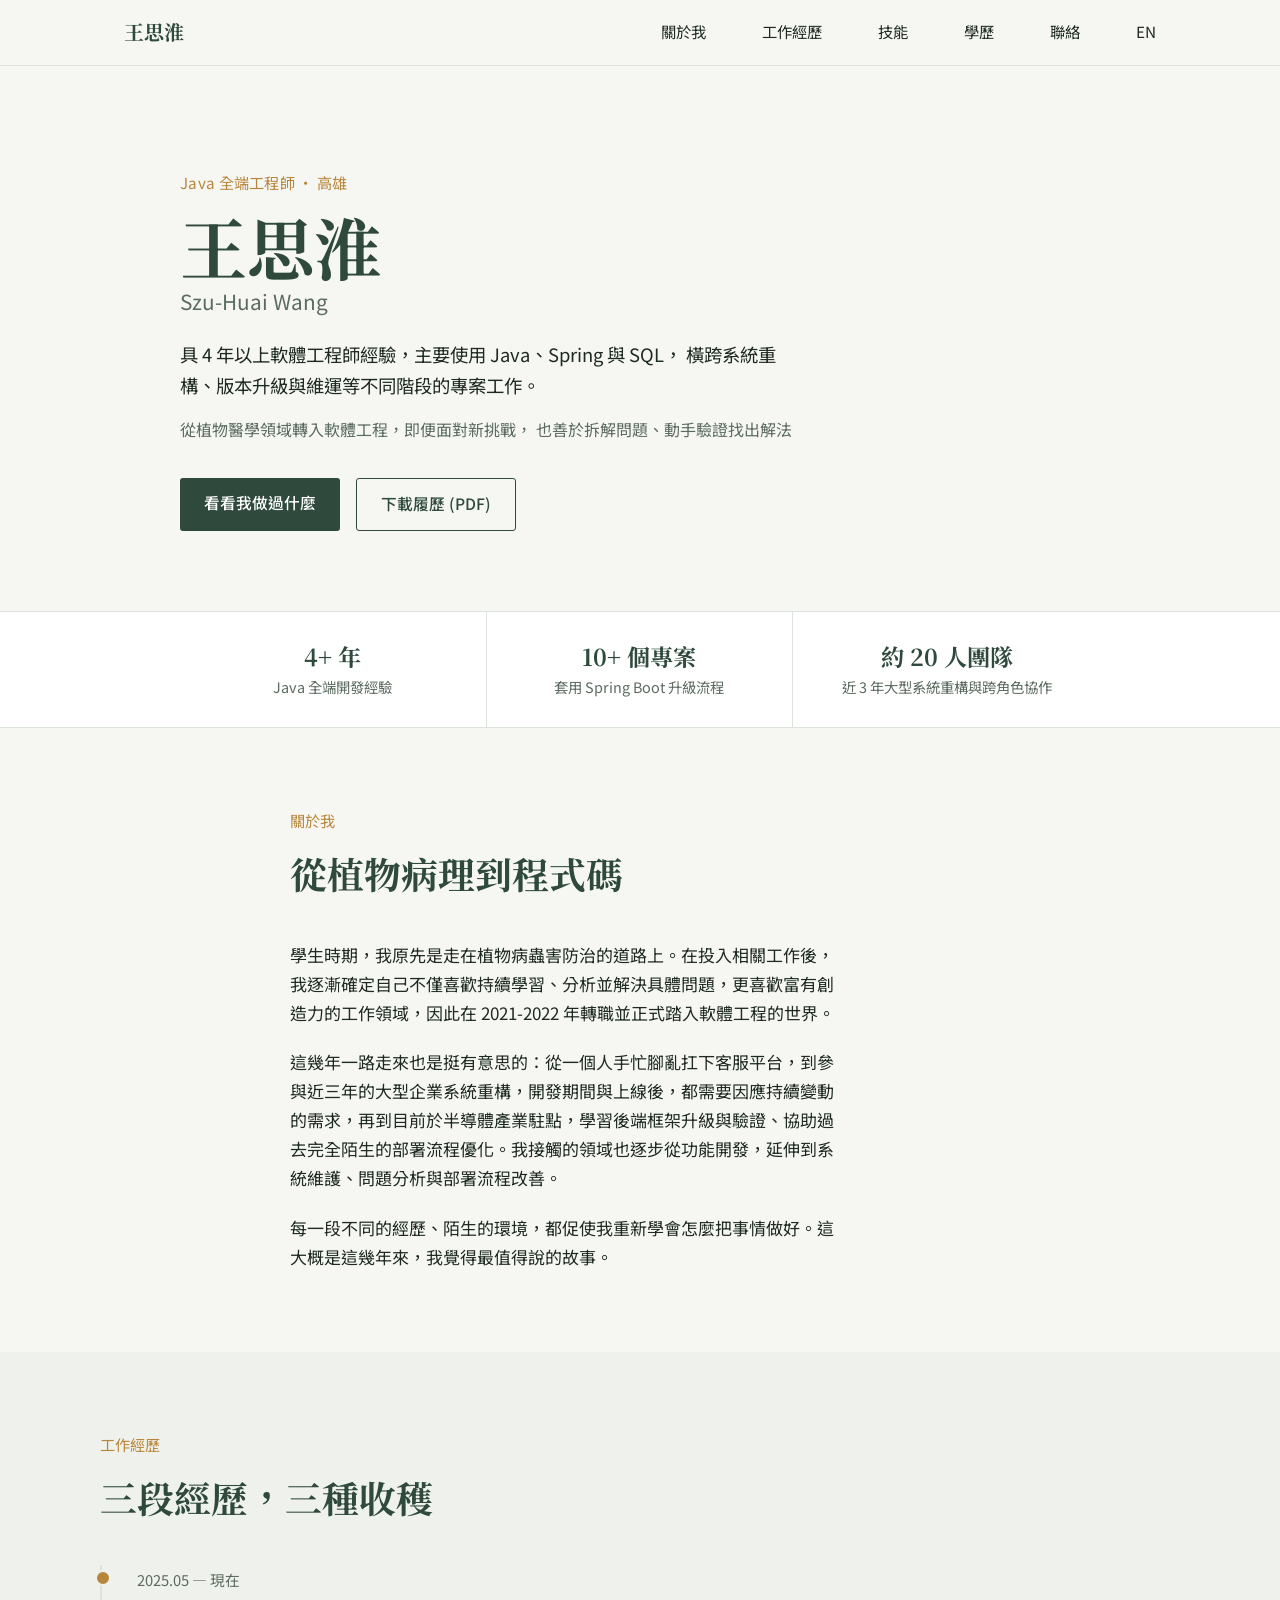
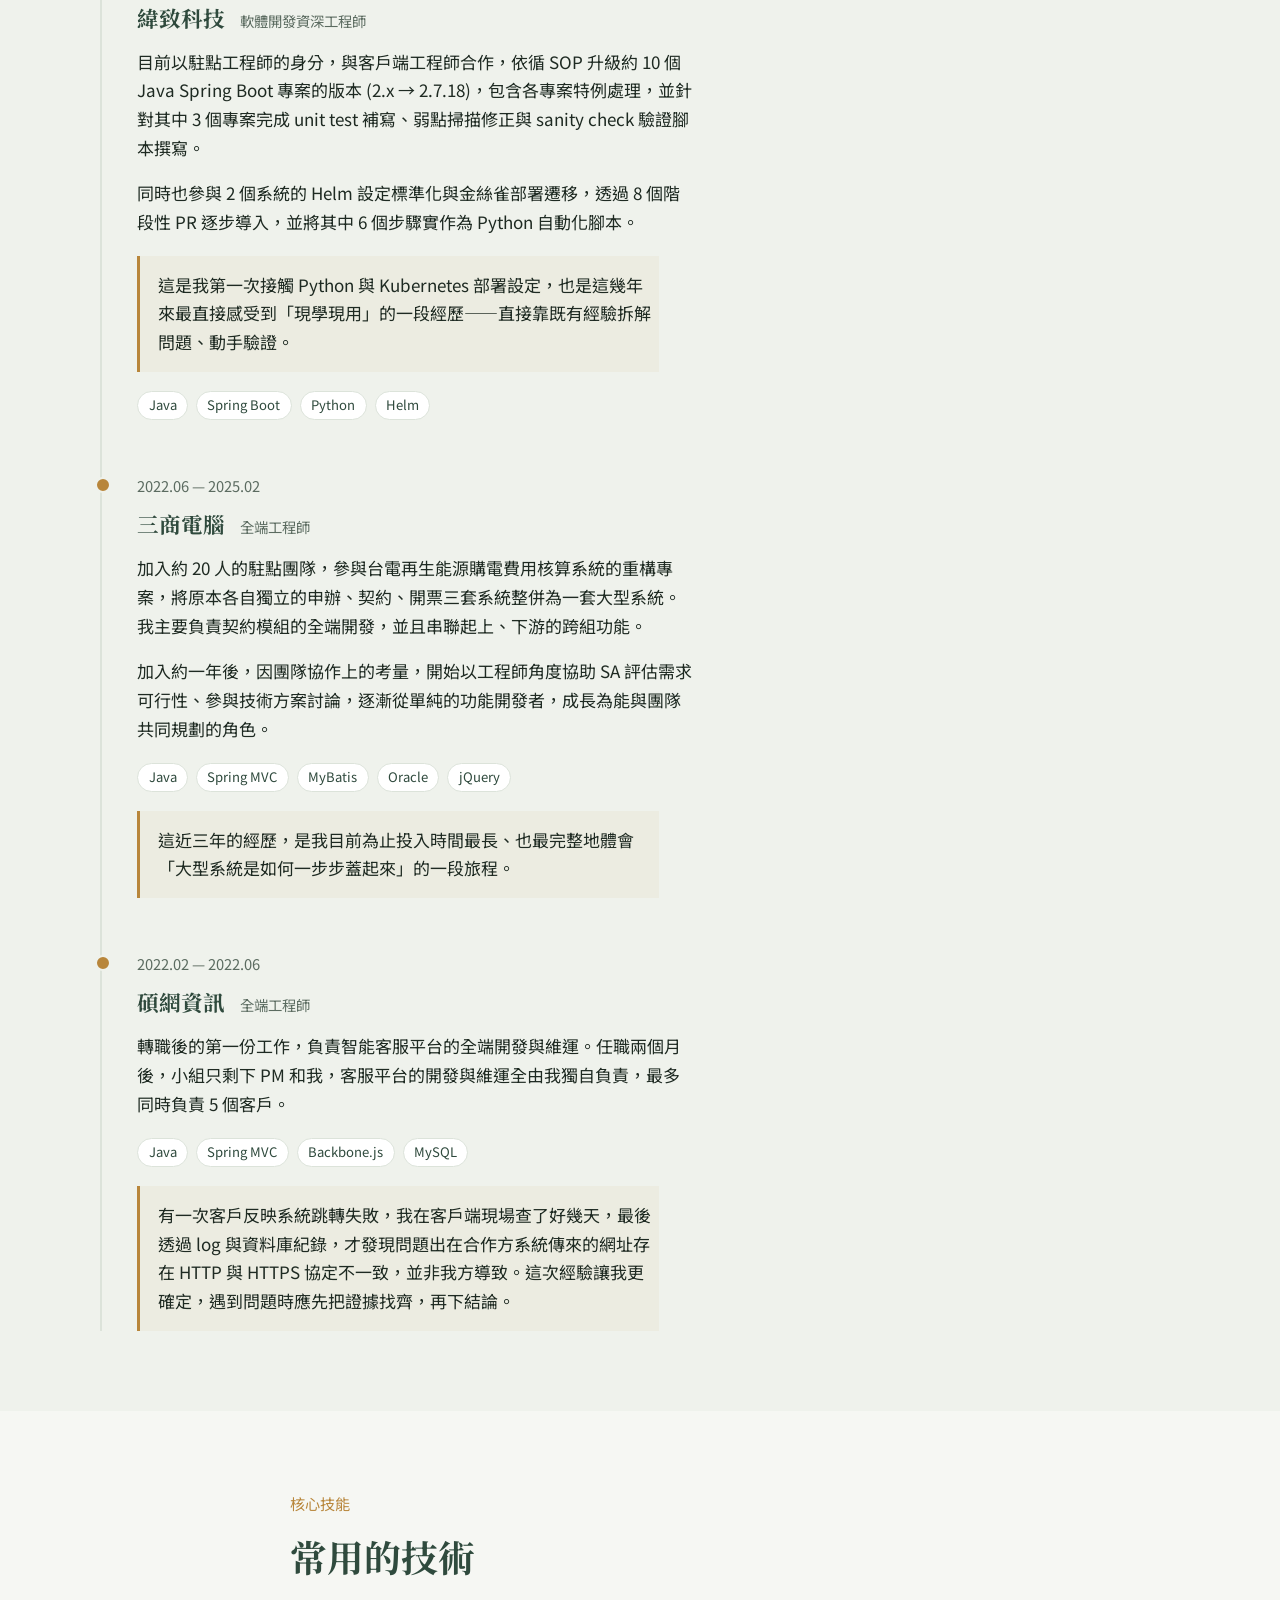
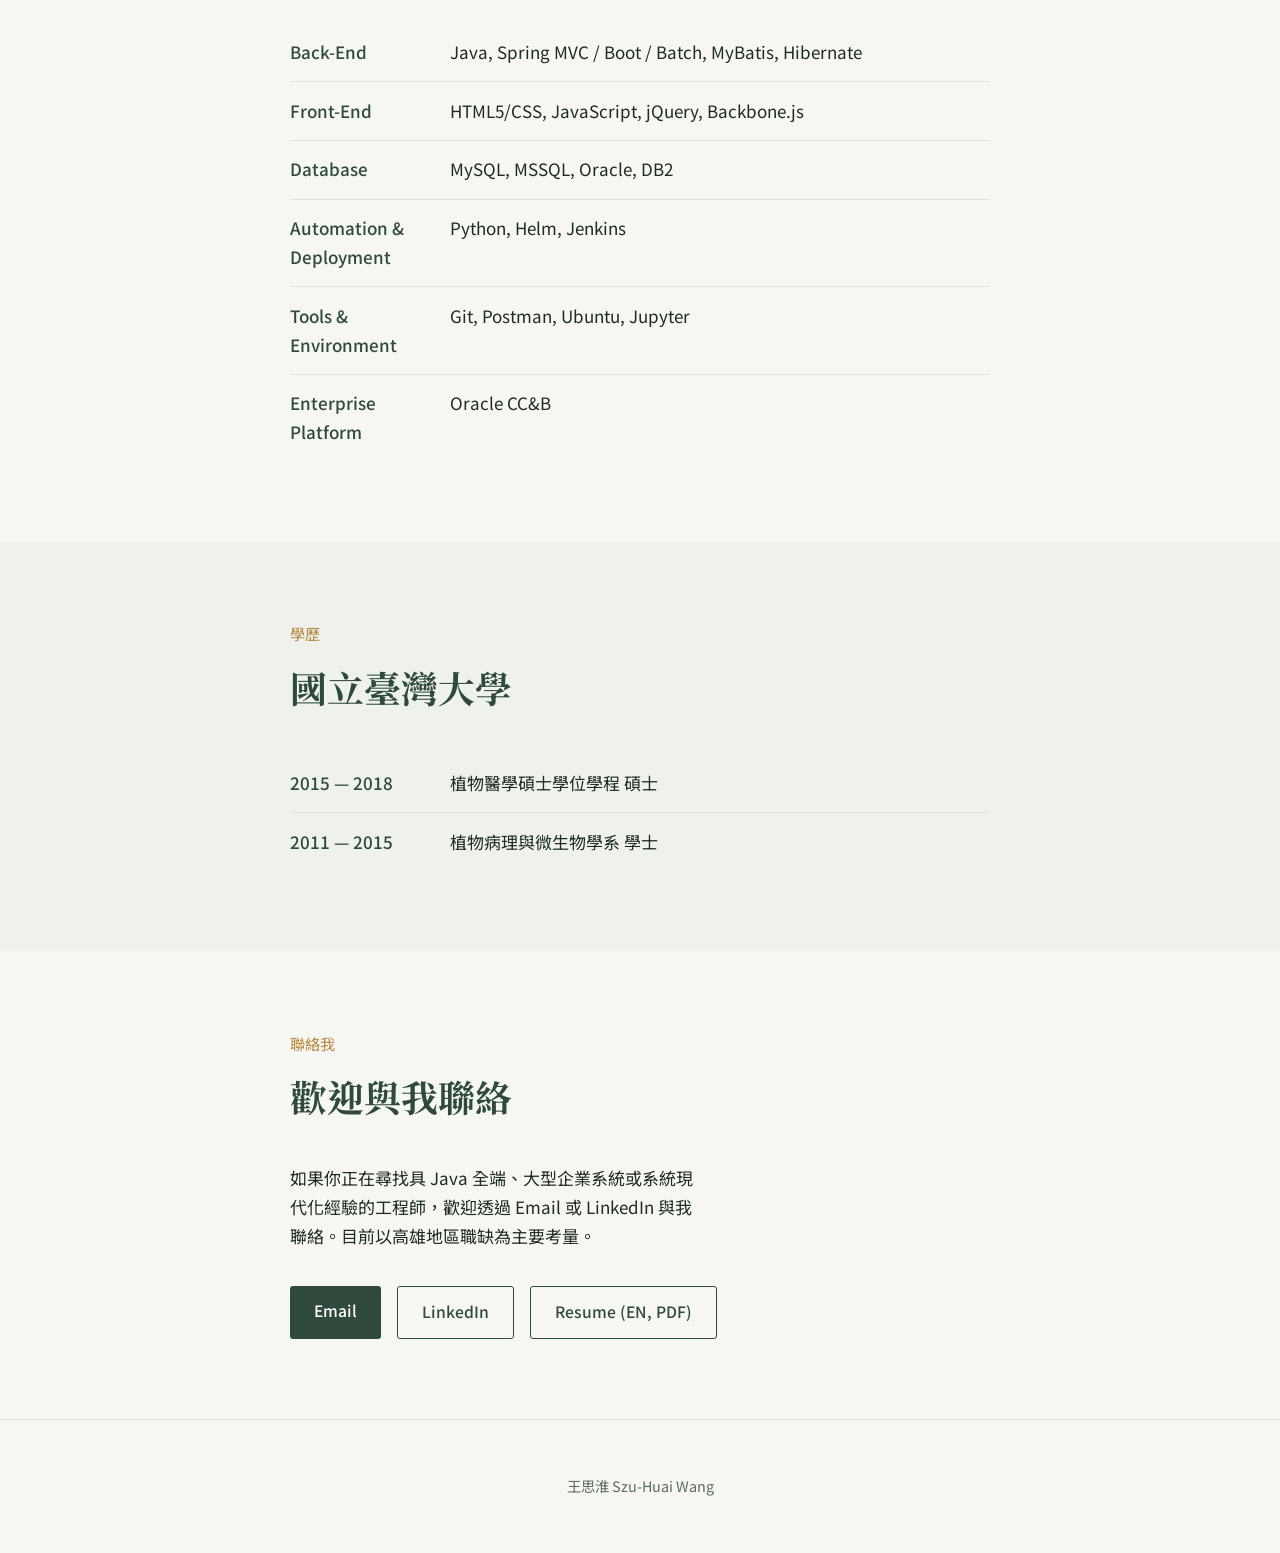
==== commit 5f3e855a: "fix: update content" ====
--- a/index.html
+++ b/index.html
@@ -71,13 +71,13 @@
                 </h1>
 
                 <p class="hero-lede">
-                    具 4 年以上企業系統開發經驗，主要使用 Java、Spring 與 SQL，
-                    曾參與大型系統重構、Spring Boot 版本升級，以及協助部署流程優化。
+                    具 4 年以上軟體工程師經驗，主要使用 Java、Spring 與 SQL，
+                    橫跨系統重構、版本升級與維運等不同階段的專案工作。
                 </p>
 
                 <p class="hero-sub">
-                    從植物醫學領域轉入軟體工程，目前以 Java 全端開發為核心，
-                    並持續拓展自動化與部署相關技術。
+                    從植物醫學領域轉入軟體工程，即便面對新挑戰，
+                    也善於拆解問題、動手驗證找出解法
                 </p>
 
                 <div class="hero-actions">
@@ -112,13 +112,8 @@
                     </div>
 
                     <div class="fact-item">
-                        <strong>近 3 年</strong>
-                        <span>大型企業系統開發經驗</span>
-                    </div>
-
-                    <div class="fact-item">
                         <strong>約 20 人團隊</strong>
-                        <span>大型系統重構與跨角色協作</span>
+                        <span>近 3 年大型系統重構與跨角色協作</span>
                     </div>
 
                 </div>
@@ -135,7 +130,7 @@
                 </p>
 
                 <h2>
-                    從植物病理，到程式碼
+                    從植物病理到程式碼
                 </h2>
 
                 <div class="prose">
@@ -191,11 +186,11 @@
                             </h3>
 
                             <p>
-                                目前以駐點工程師的身分，與客戶端工程師合作，負責約 10 個 Java Spring Boot 專案的版本升級 (2.x → 2.7.18)，並針對其中 3 個專案完成 unit test 補寫、弱點掃描修正與 sanity check 驗證腳本撰寫。
+                                目前以駐點工程師的身分，與客戶端工程師合作，依循 SOP 升級約 10 個 Java Spring Boot 專案的版本 (2.x → 2.7.18)，包含各專案特例處理，並針對其中 3 個專案完成 unit test 補寫、弱點掃描修正與 sanity check 驗證腳本撰寫。
                             </p>
 
                             <p>
-                                同時也參與 2 個系統的 Helm 設定標準化與金絲雀部署遷移，透過 8 個階段性 PR 逐步導入，並將其中 6 個步驟獨立開發為 Python 自動化腳本。
+                                同時也參與 2 個系統的 Helm 設定標準化與金絲雀部署遷移，透過 8 個階段性 PR 逐步導入，並將其中 6 個步驟實作為 Python 自動化腳本。
                             </p>
 
                             <blockquote>
--- a/styles.css
+++ b/styles.css
@@ -29,6 +29,14 @@
   -webkit-font-smoothing: antialiased;
 }
 
+body {
+  overflow-x: hidden;
+}
+
+body.nav-open {
+  overflow: hidden;
+}
+
 h1, h2, h3 {
   font-family: var(--serif);
   color: var(--primary);
@@ -260,7 +268,7 @@
 
 .fact-grid {
   display: grid;
-  grid-template-columns: repeat(4, 1fr);
+  grid-template-columns: repeat(3, 1fr);
 }
 
 .fact-item {
@@ -418,12 +426,18 @@
 
 /* ---------- Responsive ---------- */
 @media (max-width: 720px) {
+  .site-header {
+    backdrop-filter: none;
+    background: var(--base);
+  }
+  
   .nav-toggle { display: block; }
 
   .site-nav {
     position: fixed;
     inset: 62px 0 0 0;
-    background: var(--base);
+    background: var(--surface);
+    box-shadow: -8px 0 24px rgba(0,0,0,0.12);
     flex-direction: column;
     align-items: flex-start;
     padding: 2rem 1.5rem;
@@ -444,21 +458,6 @@
   }
 
   .fact-grid {
-    grid-template-columns: repeat(2, 1fr);
-  }
-
-  .fact-item:nth-child(2) {
-    border-right: none;
-  }
-
-  .fact-item:nth-child(-n + 2) {
-    border-bottom: 1px solid var(--line);
-  }
-}
-
-@media (max-width: 480px) {
-
-  .fact-grid {
     grid-template-columns: 1fr;
   }
 
